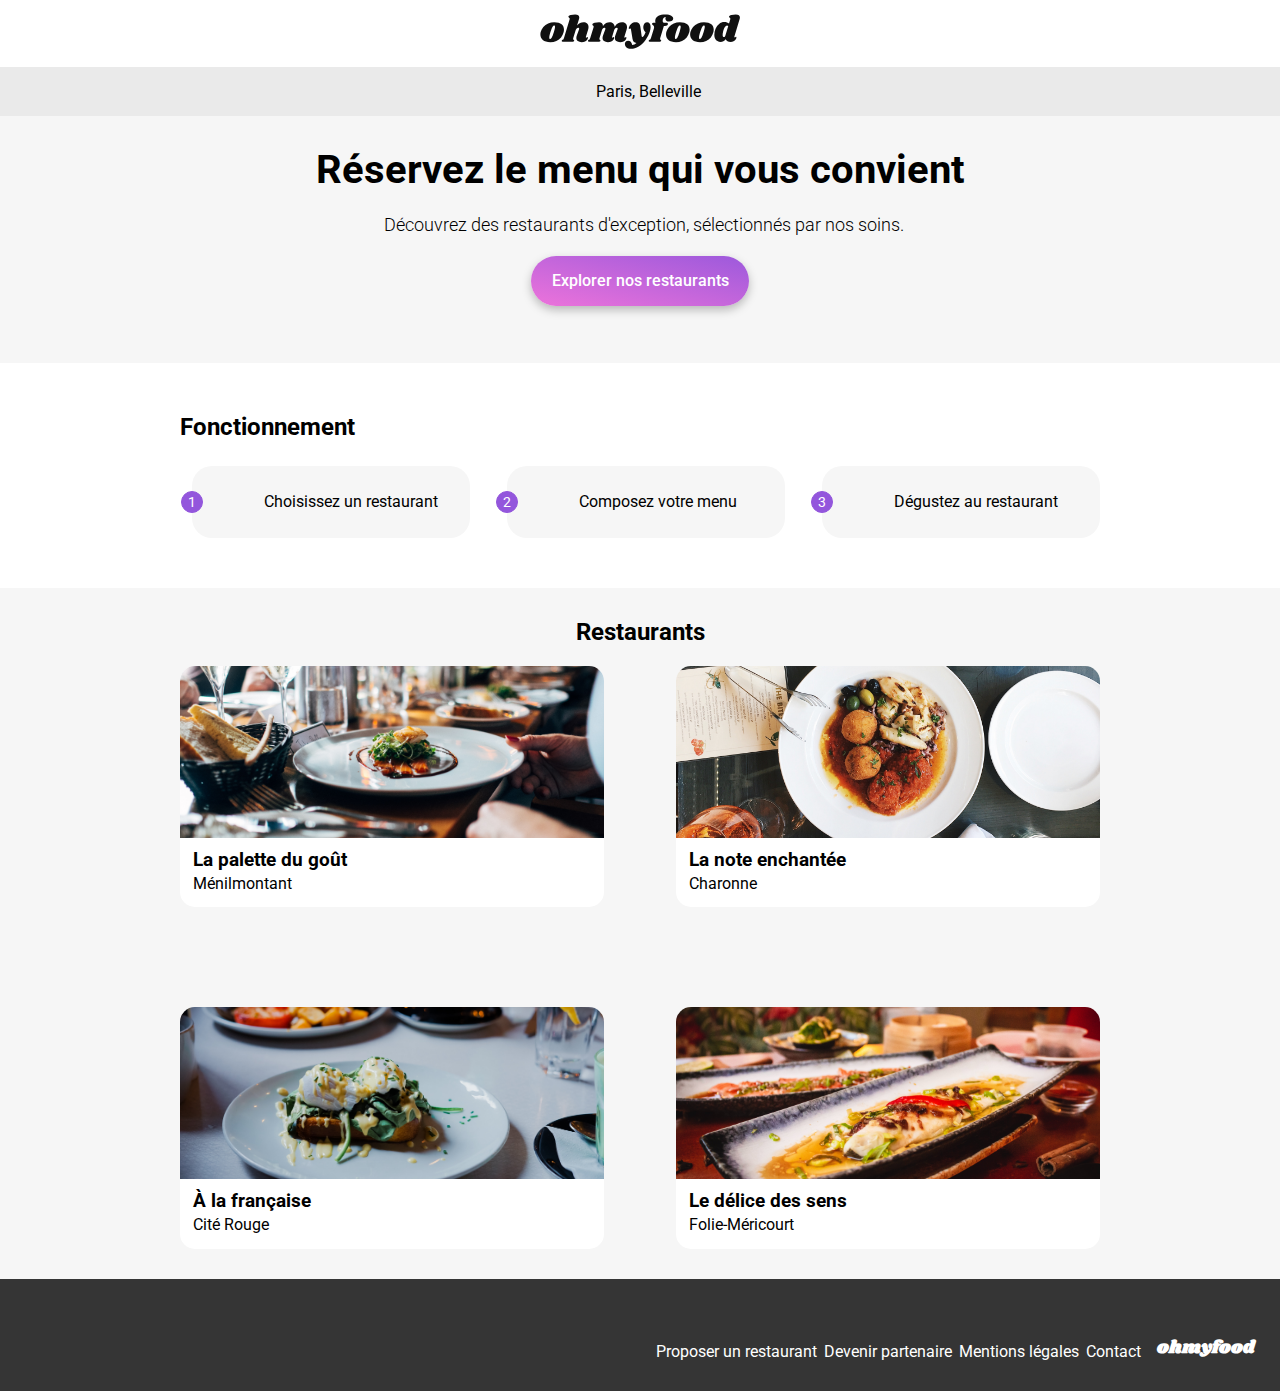
==== index.html @ 03d54c34 "Page principal terminée + début commencement du code HTML/CSS pour la page de menu" ====
<!DOCTYPE html>
<html lang="fr">
<head>
    <meta charset="UTF-8">
    <meta name="viewport" content="width=device-width, initial-scale=1.0">
    <title>Ohmyfood</title>
    <link rel="stylesheet" href="https://cdnjs.cloudflare.com/ajax/libs/font-awesome/6.2.1/css/all.min.css"
    integrity="sha512-MV7K8+y+gLIBoVD59lQIYicR65iaqukzvf/nwasF0nqhPay5w/9lJmVM2hMDcnK1OnMGCdVK+iQrJ7lzPJQd1w=="
    crossorigin="anonymous" referrerpolicy="no-referrer" />
    <link rel="stylesheet" href="assets/CSS/page_principal.css">
    <link rel="preconnect" href="https://fonts.googleapis.com">
    <link rel="preconnect" href="https://fonts.gstatic.com" crossorigin>
    <link href="https://fonts.googleapis.com/css2?family=Roboto&family=Shrikhand&display=swap" rel="stylesheet">


</head>

<body>
    <div class="main-container">
        <header class="header">
            <img class="header__logo" src="assets/images/logo/ohmyfood@2x.svg" alt="Logo site Ohmyfood">
            <div class="header__location">
                <i><i class="fa-solid fa-location-dot"></i></i>
                <p>Paris, Belleville</p>
            </div>
        </header>
        <main>
            <section class="section intro-section">
                <h1 class="intro-section__title">Réservez le menu qui vous convient</h1>
                <p class="intro-section__text">Découvrez des restaurants d'exception, sélectionnés par nos soins.</p>
                <button class="intro-section__btn" type="button">Explorer nos restaurants</button>
            </section>
            <section class="section functioning-section">
                <h2 class="functioning-section__title">Fonctionnement</h2>
                <div class="functioning-container">
                    <div class="functioning-container__card">
                        <p class="functioning-container__card--circle">1</p>
                        <i class="fa-solid fa-mobile-screen-button functioning-container__card--icon"></i>
                        <p>Choisissez un restaurant</p>
                    </div>
                    <div class="functioning-container__card">
                        <p class="functioning-container__card--circle">2</p>
                        <i class="fa-solid fa-list-ul functioning-container__card--icon"></i>
                        <p>Composez votre menu</p>
                    </div>
                    <div class="functioning-container__card">
                        <p class="functioning-container__card--circle">3</p>
                        <i class="fa-solid fa-store functioning-container__card--icon-color"></i>
                        <p>Dégustez au restaurant</p>
                    </div>
                </div>
            </section>
            <section class="section restaurants-section">
                <h2>Restaurants</h2>
                <div class="restaurants-container">
                    <div class="restaurants-container__child">
                        <a class="card" href="">
                            <img class="card__img" src="assets/images/restaurants/jay-wennington-N_Y88TWmGwA-unsplash.jpg" alt=""><!-- ALT à rajouter-->
                            <div class="card__content">
                                <div class="card__content--text">
                                    <h3>La palette du goût</h3>
                                    <p>Ménilmontant</p>
                                </div>
                                <div class="btn-heart">
                                    <input class="btn-heart__checkbox" type="checkbox" id="checkbox" name="checkbox">
                                    <label class="btn-heart__container" for="checkbox">
                                        <i class="fa-regular fa-heart btn-heart__container--first"></i>
                                        <i class="fa-solid fa-heart btn-heart__container--second"></i>
                                    </label>
                                </div>
                            </div>
                        </a>
                        <a class="card" href="">
                            <img class="card__img" src="assets/images/restaurants/stil-u2Lp8tXIcjw-unsplash.jpg" alt=""><!-- ALT à rajouter-->
                            <div class="card__content">
                                <div class="card__content--text">
                                    <h3>La note enchantée</h3>
                                    <p>Charonne</p>
                                </div>
                                <div class="btn-heart">
                                    <input class="btn-heart__checkbox" type="checkbox" id="checkbox" name="checkbox">
                                    <label class="btn-heart__container" for="checkbox">
                                        <i class="fa-regular fa-heart btn-heart__container--first"></i>
                                        <i class="fa-solid fa-heart btn-heart__container--second"></i>
                                    </label>
                                </div>
                            </div>
                        </a>
                    </div>
                    <div class="restaurants-container__child">
                        <a class="card" href="">
                            <img class="card__img" src="assets/images/restaurants/toa-heftiba-DQKerTsQwi0-unsplash.jpg" alt=""><!-- ALT à rajouter-->
                            <div class="card__content">
                                <div class="card__content--text">
                                    <h3>À la française</h3>
                                    <p>Cité Rouge</p>
                                </div>
                                <div class="btn-heart">
                                    <input class="btn-heart__checkbox" type="checkbox" id="checkbox" name="checkbox">
                                    <label class="btn-heart__container" for="checkbox">
                                        <i class="fa-regular fa-heart btn-heart__container--first"></i>
                                        <i class="fa-solid fa-heart btn-heart__container--second"></i>
                                    </label>
                                </div>
                            </div>
                        </a>
                        <a class="card" href="">
                            <img class="card__img" src="assets/images/restaurants/louis-hansel-shotsoflouis-qNBGVyOCY8Q-unsplash.jpg" alt=""><!-- ALT à rajouter-->
                            <div class="card__content">
                                <div class="card__content--text">
                                    <h3>Le délice des sens</h3>
                                    <p>Folie-Méricourt</p>
                                </div>
                                <div class="btn-heart">
                                    <input class="btn-heart__checkbox" type="checkbox" id="checkbox" name="checkbox">
                                    <label class="btn-heart__container" for="checkbox">
                                        <i class="fa-regular fa-heart btn-heart__container--first"></i>
                                        <i class="fa-solid fa-heart btn-heart__container--second"></i>
                                    </label>
                                </div>
                            </div>
                        </a>
                    </div>
                </div>
                </section>
        </main>
        <footer class="footer">
            <h3 class="footer__title">ohmyfood</h3>
            <div class="footer__content">
                <p>Proposer un restaurant</p> <!-- icon -->
                <p>Devenir partenaire</p> <!-- icon -->
                <p>Mentions légales</p>
                <p>Contact</p>
            </div>
        </footer>
    </div>
</body>

</html>
---- assets/CSS/page_principal.css ----
* {
  font-family: 'roboto', sans-serif;
  margin: 0; }

/* font */
/* color */
/* font-size */
/* Mixin */
a {
  text-decoration: none;
  color: inherit; }

body {
  display: flex;
  justify-content: center; }

.main-container {
  max-width: 1440px;
  box-sizing: border-box;
  width: 100%; }

.header {
  text-align: center; }
  .header__logo {
    width: 200px;
    padding: 14px 0; }
  .header__location {
    display: flex;
    justify-content: center;
    gap: 17px;
    background-color: #EAEAEA;
    padding: 15px 0; }

.footer {
  display: flex;
  flex-direction: column;
  gap: 16px;
  padding: 22px 25px;
  background-color: #353535;
  color: #FFFFFF; }
  @media screen and (min-width: 768px) {
    .footer {
      flex-direction: row-reverse;
      align-items: end;
      padding: 56px 25px 30px 25px; } }
  .footer__title {
    font-size: 28px;
    font-family: "shrikhand", serif;
    font-size: 18px; }
  .footer__content {
    display: flex;
    flex-direction: column;
    gap: 7px; }
    @media screen and (min-width: 768px) {
      .footer__content {
        flex-direction: row; } }

.btn-heart {
  display: flex;
  align-items: center; }
  .btn-heart__checkbox {
    position: relative;
    z-index: 1;
    opacity: 0;
    top: 0;
    right: 0;
    bottom: 0;
    left: 18px; }
    .btn-heart__checkbox:checked + .btn-heart__container .btn-heart__container--first {
      opacity: 0; }
    .btn-heart__checkbox:checked + .btn-heart__container .btn-heart__container--second {
      opacity: 1; }
  .btn-heart__container .fa-heart {
    font-size: 22px; }
  .btn-heart__container--first {
    position: relative;
    top: 0;
    right: 0;
    bottom: 0;
    left: 0;
    transition: opacity 100ms; }
  .btn-heart__container--second {
    position: relative;
    /*  */
    background: -webkit-linear-gradient(#9356DC, #FF79DA);
    background-clip: text;
    -webkit-background-clip: text;
    -webkit-text-fill-color: transparent;
    transition: opacity 1000ms cubic-bezier(0.03, 0.99, 1, 0.58);
    opacity: 0;
    top: 0;
    right: 0;
    bottom: 0;
    left: -26px; }

.intro-section {
  display: flex;
  flex-direction: column;
  justify-content: center;
  align-items: center;
  padding-top: 30px;
  padding-bottom: 57px;
  gap: 21px;
  background-color: #F6F6F6; }
  .intro-section__title {
    display: flex;
    flex-direction: column;
    text-align: center;
    width: 70%;
    gap: 15px; }
    @media screen and (min-width: 1024px) {
      .intro-section__title {
        font-size: 40px; } }
  .intro-section__text {
    padding: 0 26px 0 34px;
    font-size: 18px;
    font-weight: 300;
    text-align: center; }
  .intro-section__btn {
    width: 218px;
    height: 50px;
    border-radius: 25px;
    box-shadow: 0px 4px 10px 0px rgba(0, 0, 0, 0.25);
    border: none;
    font-size: 16px;
    font-weight: 500;
    color: #FFFFFF;
    padding: 13px 18px;
    background: linear-gradient(193deg, #9356DC -11.44%, #FF79DA 123.93%); }
    .intro-section__btn:hover {
      background: linear-gradient(0deg, rgba(255, 255, 255, 0.15) 0%, rgba(255, 255, 255, 0.15) 100%), linear-gradient(201deg, #9356DC -5.2%, #FF79DA 110.74%);
      box-shadow: 0px 4px 15px 0px rgba(0, 0, 0, 0.35); }

.functioning-section {
  display: flex;
  flex-direction: column;
  gap: 25px;
  padding: 48px 20px 68px 20px;
  box-sizing: border-box; }
  @media screen and (min-width: 768px) {
    .functioning-section {
      text-align: center; } }
  @media screen and (min-width: 1024px) {
    .functioning-section {
      padding: 50px 180px;
      text-align: initial; } }
  .functioning-section .functioning-container {
    display: flex;
    flex-direction: column;
    align-items: center;
    gap: 25px; }
    .functioning-section .functioning-container__card {
      display: flex;
      align-items: center;
      width: 100%;
      height: 72px;
      margin-left: 12px;
      gap: 25px;
      border-radius: 20px;
      max-width: 322px;
      background-color: #F6F6F6; }
      .functioning-section .functioning-container__card--circle {
        position: relative;
        left: -11px;
        border-radius: 20px;
        border: 1px solid #9356DC;
        padding: 2px 6px;
        font-size: 14px;
        color: #FFFFFF;
        background-color: #9356DC; }
      .functioning-section .functioning-container__card:last-child > .functioning-container__card--icon-color {
        color: #9356DC; }
    @media screen and (min-width: 1024px) {
      .functioning-section .functioning-container {
        flex-direction: row; } }

.restaurants-section {
  display: flex;
  flex-direction: column;
  gap: 20px;
  padding: 60px 18px;
  background-color: #F6F6F6; }
  @media screen and (min-width: 768px) {
    .restaurants-section {
      padding: 60px 80px;
      align-items: center; } }
  @media screen and (min-width: 1024px) {
    .restaurants-section {
      padding: 30px 180px; } }
  .restaurants-section .restaurants-container {
    display: flex;
    flex-direction: column;
    gap: 18px; }
    @media screen and (min-width: 768px) {
      .restaurants-section .restaurants-container {
        width: 100%; } }
    @media screen and (min-width: 1024px) {
      .restaurants-section .restaurants-container {
        gap: 100px; } }
    .restaurants-section .restaurants-container__child {
      display: flex;
      flex-direction: column;
      gap: 18px; }
      @media screen and (min-width: 768px) {
        .restaurants-section .restaurants-container__child {
          width: 100%;
          align-items: center; } }
      @media screen and (min-width: 1024px) {
        .restaurants-section .restaurants-container__child {
          flex-direction: row;
          justify-content: space-between;
          width: 100%; } }
    .restaurants-section .restaurants-container .card {
      display: flex;
      flex-direction: column;
      background-color: #FFFFFF;
      border-radius: 15px;
      width: 100%; }
      @media screen and (min-width: 768px) {
        .restaurants-section .restaurants-container .card {
          width: 80%;
          max-width: 498px; } }
      @media screen and (min-width: 1024px) {
        .restaurants-section .restaurants-container .card {
          width: 46.1%; } }
      .restaurants-section .restaurants-container .card__img {
        height: 172px;
        width: 100%;
        object-fit: cover;
        object-position: 50% 61%;
        border-radius: 15px 15px 0 0; }
      .restaurants-section .restaurants-container .card .card__content {
        display: flex;
        justify-content: space-between;
        padding: 9px 16px 12px 13px; }
        .restaurants-section .restaurants-container .card .card__content--text {
          line-height: 1.4; }

/*# sourceMappingURL=page_principal.css.map */
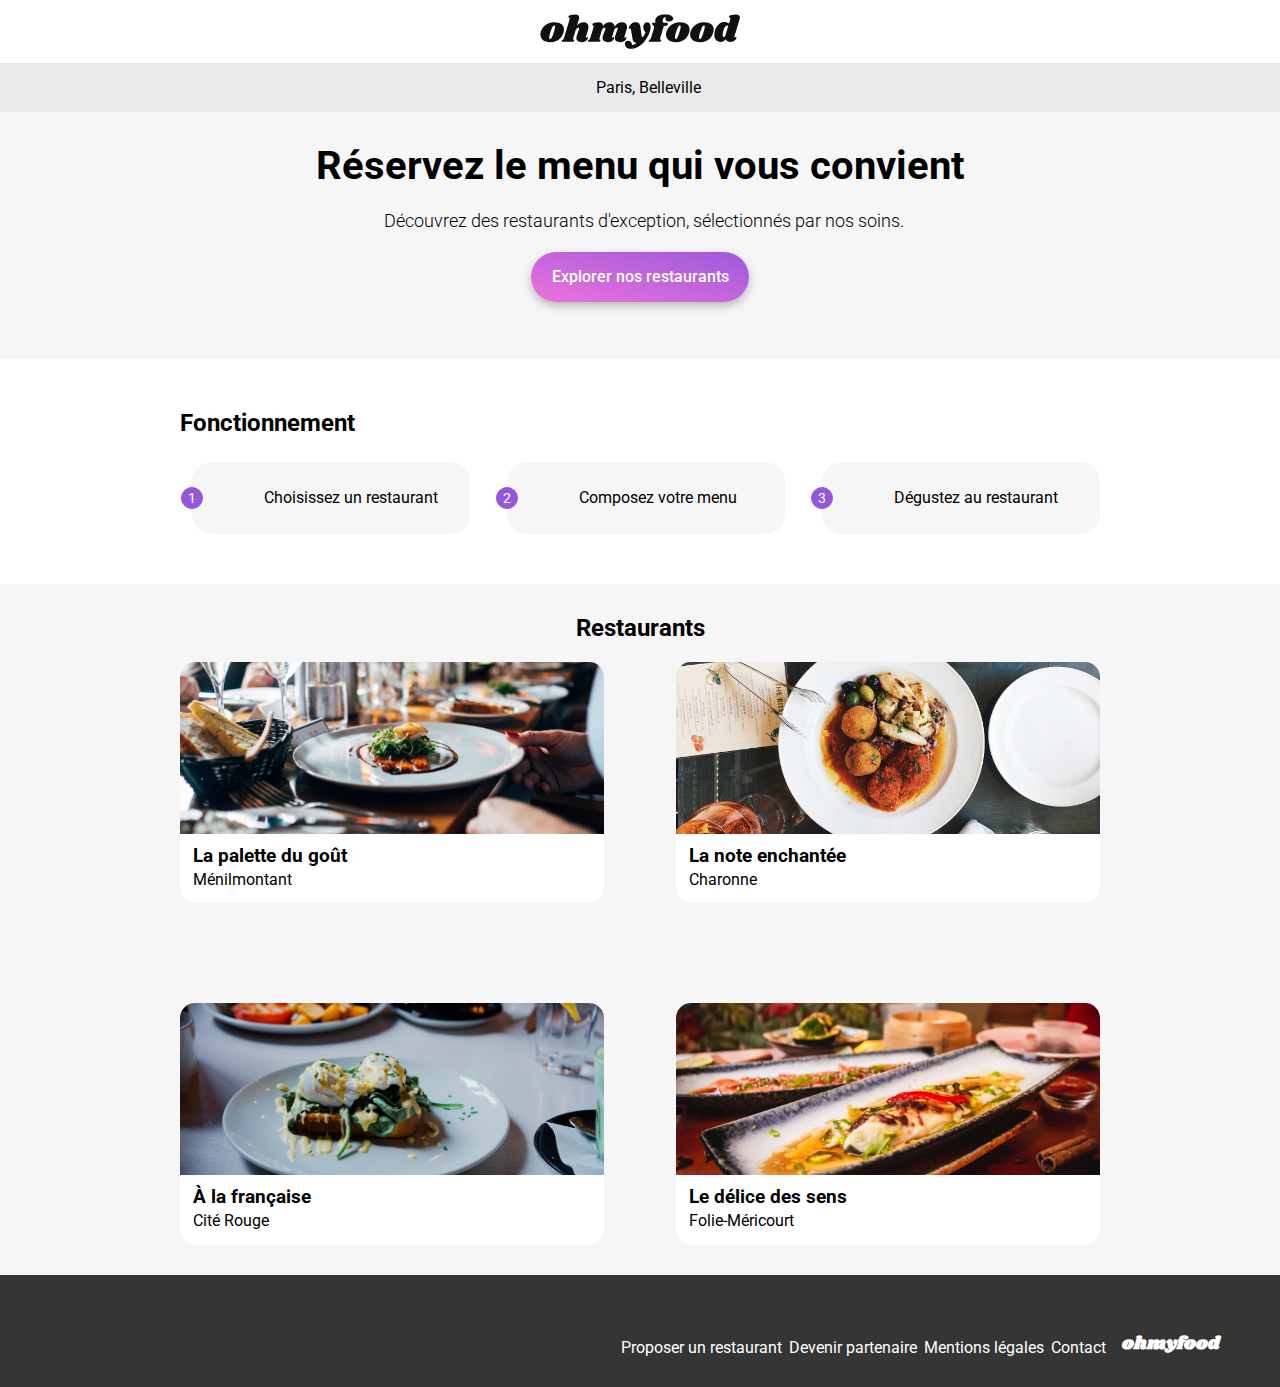
==== commit 3b3cd382: "Continuation de la finalisation de la page du menu" ====
--- a/index.html
+++ b/index.html
@@ -11,7 +11,6 @@
     <link rel="preconnect" href="https://fonts.googleapis.com">
     <link rel="preconnect" href="https://fonts.gstatic.com" crossorigin>
     <link href="https://fonts.googleapis.com/css2?family=Roboto&family=Shrikhand&display=swap" rel="stylesheet">
-
 
 </head>
 
@@ -54,7 +53,7 @@
                 <h2>Restaurants</h2>
                 <div class="restaurants-container">
                     <div class="restaurants-container__child">
-                        <a class="card" href="">
+                        <a class="card" href="restaurants/page_menu.html">
                             <img class="card__img" src="assets/images/restaurants/jay-wennington-N_Y88TWmGwA-unsplash.jpg" alt=""><!-- ALT à rajouter-->
                             <div class="card__content">
                                 <div class="card__content--text">
@@ -135,5 +134,4 @@
         </footer>
     </div>
 </body>
-
 </html>--- a/assets/CSS/page_principal.css
+++ b/assets/CSS/page_principal.css
@@ -20,13 +20,16 @@
   width: 100%; }
 
 .header {
-  text-align: center; }
+  display: flex;
+  flex-direction: column;
+  align-items: center; }
   .header__logo {
     width: 200px;
     padding: 14px 0; }
   .header__location {
     display: flex;
     justify-content: center;
+    width: 100%;
     gap: 17px;
     background-color: #EAEAEA;
     padding: 15px 0; }
@@ -37,12 +40,14 @@
   gap: 16px;
   padding: 22px 25px;
   background-color: #353535;
-  color: #FFFFFF; }
+  color: #FFFFFF;
+  width: 100%;
+  box-sizing: border-box; }
   @media screen and (min-width: 768px) {
     .footer {
       flex-direction: row-reverse;
       align-items: end;
-      padding: 56px 25px 30px 25px; } }
+      padding: 56px 60px 30px 25px; } }
   .footer__title {
     font-size: 28px;
     font-family: "shrikhand", serif;
@@ -57,6 +62,7 @@
 
 .btn-heart {
   display: flex;
+  flex-direction: row;
   align-items: center; }
   .btn-heart__checkbox {
     position: relative;
@@ -82,7 +88,7 @@
   .btn-heart__container--second {
     position: relative;
     /*  */
-    background: -webkit-linear-gradient(#9356DC, #FF79DA);
+    background: linear-gradient(#9356DC, #FF79DA);
     background-clip: text;
     -webkit-background-clip: text;
     -webkit-text-fill-color: transparent;
@@ -231,6 +237,7 @@
         border-radius: 15px 15px 0 0; }
       .restaurants-section .restaurants-container .card .card__content {
         display: flex;
+        flex-direction: row;
         justify-content: space-between;
         padding: 9px 16px 12px 13px; }
         .restaurants-section .restaurants-container .card .card__content--text {
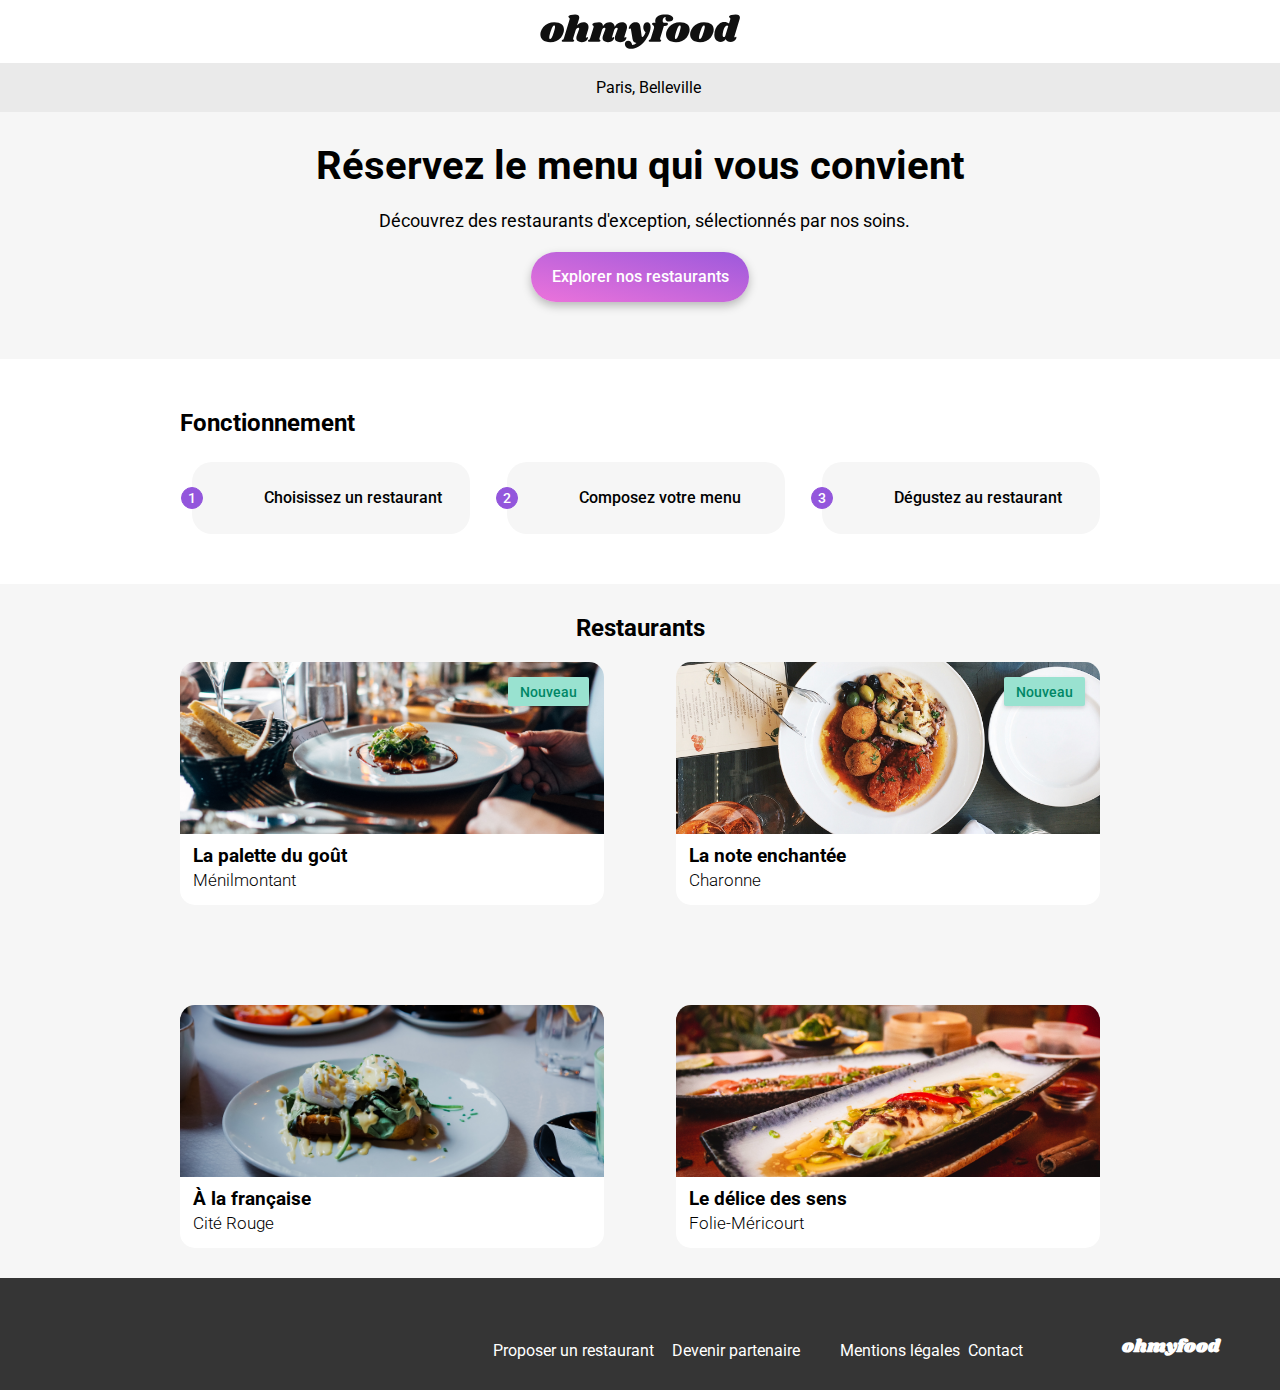
==== commit 36457c19: "Première page menu finalisée manque le loader + les 3 autres pages. Ajout des btn-select, finalisati" ====
--- a/index.html
+++ b/index.html
@@ -10,7 +10,7 @@
     <link rel="stylesheet" href="assets/CSS/page_principal.css">
     <link rel="preconnect" href="https://fonts.googleapis.com">
     <link rel="preconnect" href="https://fonts.gstatic.com" crossorigin>
-    <link href="https://fonts.googleapis.com/css2?family=Roboto&family=Shrikhand&display=swap" rel="stylesheet">
+    <link href="https://fonts.googleapis.com/css2?family=Roboto:wght@300;400;500;700&family=Shrikhand&display=swap" rel="stylesheet">
 
 </head>
 
@@ -53,7 +53,7 @@
                 <h2>Restaurants</h2>
                 <div class="restaurants-container">
                     <div class="restaurants-container__child">
-                        <a class="card" href="restaurants/page_menu.html">
+                        <a class="card badge" href="restaurants/page_menu.html">
                             <img class="card__img" src="assets/images/restaurants/jay-wennington-N_Y88TWmGwA-unsplash.jpg" alt=""><!-- ALT à rajouter-->
                             <div class="card__content">
                                 <div class="card__content--text">
@@ -69,7 +69,7 @@
                                 </div>
                             </div>
                         </a>
-                        <a class="card" href="">
+                        <a class="card badge" href=""> <!-- page2 -->
                             <img class="card__img" src="assets/images/restaurants/stil-u2Lp8tXIcjw-unsplash.jpg" alt=""><!-- ALT à rajouter-->
                             <div class="card__content">
                                 <div class="card__content--text">
@@ -87,7 +87,7 @@
                         </a>
                     </div>
                     <div class="restaurants-container__child">
-                        <a class="card" href="">
+                        <a class="card" href=""> <!-- page3 -->
                             <img class="card__img" src="assets/images/restaurants/toa-heftiba-DQKerTsQwi0-unsplash.jpg" alt=""><!-- ALT à rajouter-->
                             <div class="card__content">
                                 <div class="card__content--text">
@@ -103,7 +103,7 @@
                                 </div>
                             </div>
                         </a>
-                        <a class="card" href="">
+                        <a class="card" href=""> <!-- page4 -->
                             <img class="card__img" src="assets/images/restaurants/louis-hansel-shotsoflouis-qNBGVyOCY8Q-unsplash.jpg" alt=""><!-- ALT à rajouter-->
                             <div class="card__content">
                                 <div class="card__content--text">
@@ -126,10 +126,20 @@
         <footer class="footer">
             <h3 class="footer__title">ohmyfood</h3>
             <div class="footer__content">
-                <p>Proposer un restaurant</p> <!-- icon -->
-                <p>Devenir partenaire</p> <!-- icon -->
-                <p>Mentions légales</p>
-                <p>Contact</p>
+                <div class="container-about">
+                    <p> 
+                        <i class="fa-solid fa-utensils"></i>
+                        Proposer un restaurant
+                    </p>
+                    <p>
+                        <i class="fa-solid fa-handshake-angle"></i>
+                        Devenir partenaire
+                    </p>
+                </div>
+                <div class="container-about">
+                    <p>Mentions légales</p>
+                    <a href="mailto:resto@gmail.com">Contact</a>
+                </div>
             </div>
         </footer>
     </div>
--- a/assets/CSS/page_principal.css
+++ b/assets/CSS/page_principal.css
@@ -43,7 +43,7 @@
   color: #FFFFFF;
   width: 100%;
   box-sizing: border-box; }
-  @media screen and (min-width: 768px) {
+  @media screen and (min-width: 1024px) {
     .footer {
       flex-direction: row-reverse;
       align-items: end;
@@ -58,20 +58,43 @@
     gap: 7px; }
     @media screen and (min-width: 768px) {
       .footer__content {
-        flex-direction: row; } }
+        flex-direction: row;
+        gap: 40px; } }
+    @media screen and (min-width: 1024px) {
+      .footer__content {
+        margin-right: 83px; } }
+    .footer__content .container-about {
+      display: flex;
+      flex-direction: column;
+      gap: 8px; }
+      .footer__content .container-about .fa-utensils {
+        margin-right: 11px;
+        width: 11px;
+        height: 13px; }
+      .footer__content .container-about .fa-handshake-angle {
+        margin-right: 10.08px;
+        width: 11.918px;
+        height: 13px; }
+      @media screen and (min-width: 1024px) {
+        .footer__content .container-about {
+          flex-direction: row; } }
 
 .btn-heart {
   display: flex;
   flex-direction: row;
+  position: relative;
+  width: 22px;
+  height: 22px;
+  min-width: 22px;
   align-items: center; }
   .btn-heart__checkbox {
-    position: relative;
-    z-index: 1;
-    opacity: 0;
+    position: absolute;
     top: 0;
     right: 0;
     bottom: 0;
-    left: 18px; }
+    left: 0;
+    z-index: 3;
+    opacity: 0; }
     .btn-heart__checkbox:checked + .btn-heart__container .btn-heart__container--first {
       opacity: 0; }
     .btn-heart__checkbox:checked + .btn-heart__container .btn-heart__container--second {
@@ -79,25 +102,24 @@
   .btn-heart__container .fa-heart {
     font-size: 22px; }
   .btn-heart__container--first {
-    position: relative;
+    position: absolute;
     top: 0;
     right: 0;
     bottom: 0;
     left: 0;
     transition: opacity 100ms; }
   .btn-heart__container--second {
-    position: relative;
-    /*  */
+    position: absolute;
+    top: 0;
+    right: 0;
+    bottom: 0;
+    left: 0;
     background: linear-gradient(#9356DC, #FF79DA);
     background-clip: text;
     -webkit-background-clip: text;
     -webkit-text-fill-color: transparent;
     transition: opacity 1000ms cubic-bezier(0.03, 0.99, 1, 0.58);
-    opacity: 0;
-    top: 0;
-    right: 0;
-    bottom: 0;
-    left: -26px; }
+    opacity: 0; }
 
 .intro-section {
   display: flex;
@@ -120,7 +142,6 @@
   .intro-section__text {
     padding: 0 26px 0 34px;
     font-size: 18px;
-    font-weight: 300;
     text-align: center; }
   .intro-section__btn {
     width: 218px;
@@ -154,7 +175,8 @@
     display: flex;
     flex-direction: column;
     align-items: center;
-    gap: 25px; }
+    gap: 25px;
+    font-weight: 500; }
     .functioning-section .functioning-container__card {
       display: flex;
       align-items: center;
@@ -216,31 +238,49 @@
           flex-direction: row;
           justify-content: space-between;
           width: 100%; } }
-    .restaurants-section .restaurants-container .card {
-      display: flex;
-      flex-direction: column;
-      background-color: #FFFFFF;
-      border-radius: 15px;
-      width: 100%; }
-      @media screen and (min-width: 768px) {
-        .restaurants-section .restaurants-container .card {
-          width: 80%;
-          max-width: 498px; } }
-      @media screen and (min-width: 1024px) {
-        .restaurants-section .restaurants-container .card {
-          width: 46.1%; } }
-      .restaurants-section .restaurants-container .card__img {
-        height: 172px;
+      .restaurants-section .restaurants-container__child .card {
+        display: flex;
+        flex-direction: column;
+        background-color: #FFFFFF;
+        border-radius: 15px;
         width: 100%;
-        object-fit: cover;
-        object-position: 50% 61%;
-        border-radius: 15px 15px 0 0; }
-      .restaurants-section .restaurants-container .card .card__content {
-        display: flex;
-        flex-direction: row;
-        justify-content: space-between;
-        padding: 9px 16px 12px 13px; }
-        .restaurants-section .restaurants-container .card .card__content--text {
-          line-height: 1.4; }
+        position: relative; }
+        @media screen and (min-width: 768px) {
+          .restaurants-section .restaurants-container__child .card {
+            width: 80%;
+            max-width: 498px; } }
+        @media screen and (min-width: 1024px) {
+          .restaurants-section .restaurants-container__child .card {
+            width: 46.1%; } }
+        .restaurants-section .restaurants-container__child .card__img {
+          height: 172px;
+          width: 100%;
+          object-fit: cover;
+          object-position: 50% 61%;
+          border-radius: 15px 15px 0 0; }
+        .restaurants-section .restaurants-container__child .card .card__content {
+          display: flex;
+          flex-direction: row;
+          justify-content: space-between;
+          padding: 9px 25px 12px 13px; }
+          .restaurants-section .restaurants-container__child .card .card__content--text {
+            line-height: 1.4; }
+            .restaurants-section .restaurants-container__child .card .card__content--text p {
+              font-weight: 300;
+              font-size: 17px; }
+      .restaurants-section .restaurants-container__child .badge::after {
+        content: "Nouveau";
+        text-align: center;
+        position: absolute;
+        right: 15px;
+        top: 15px;
+        padding: 7px 12px 6px 12px;
+        font-weight: 500;
+        font-size: 14px;
+        color: #008766;
+        background-color: #99E2D0;
+        border-radius: 2px;
+        box-shadow: 0px 2px 4px 0px rgba(0, 0, 0, 0.15);
+        z-index: 1; }
 
 /*# sourceMappingURL=page_principal.css.map */
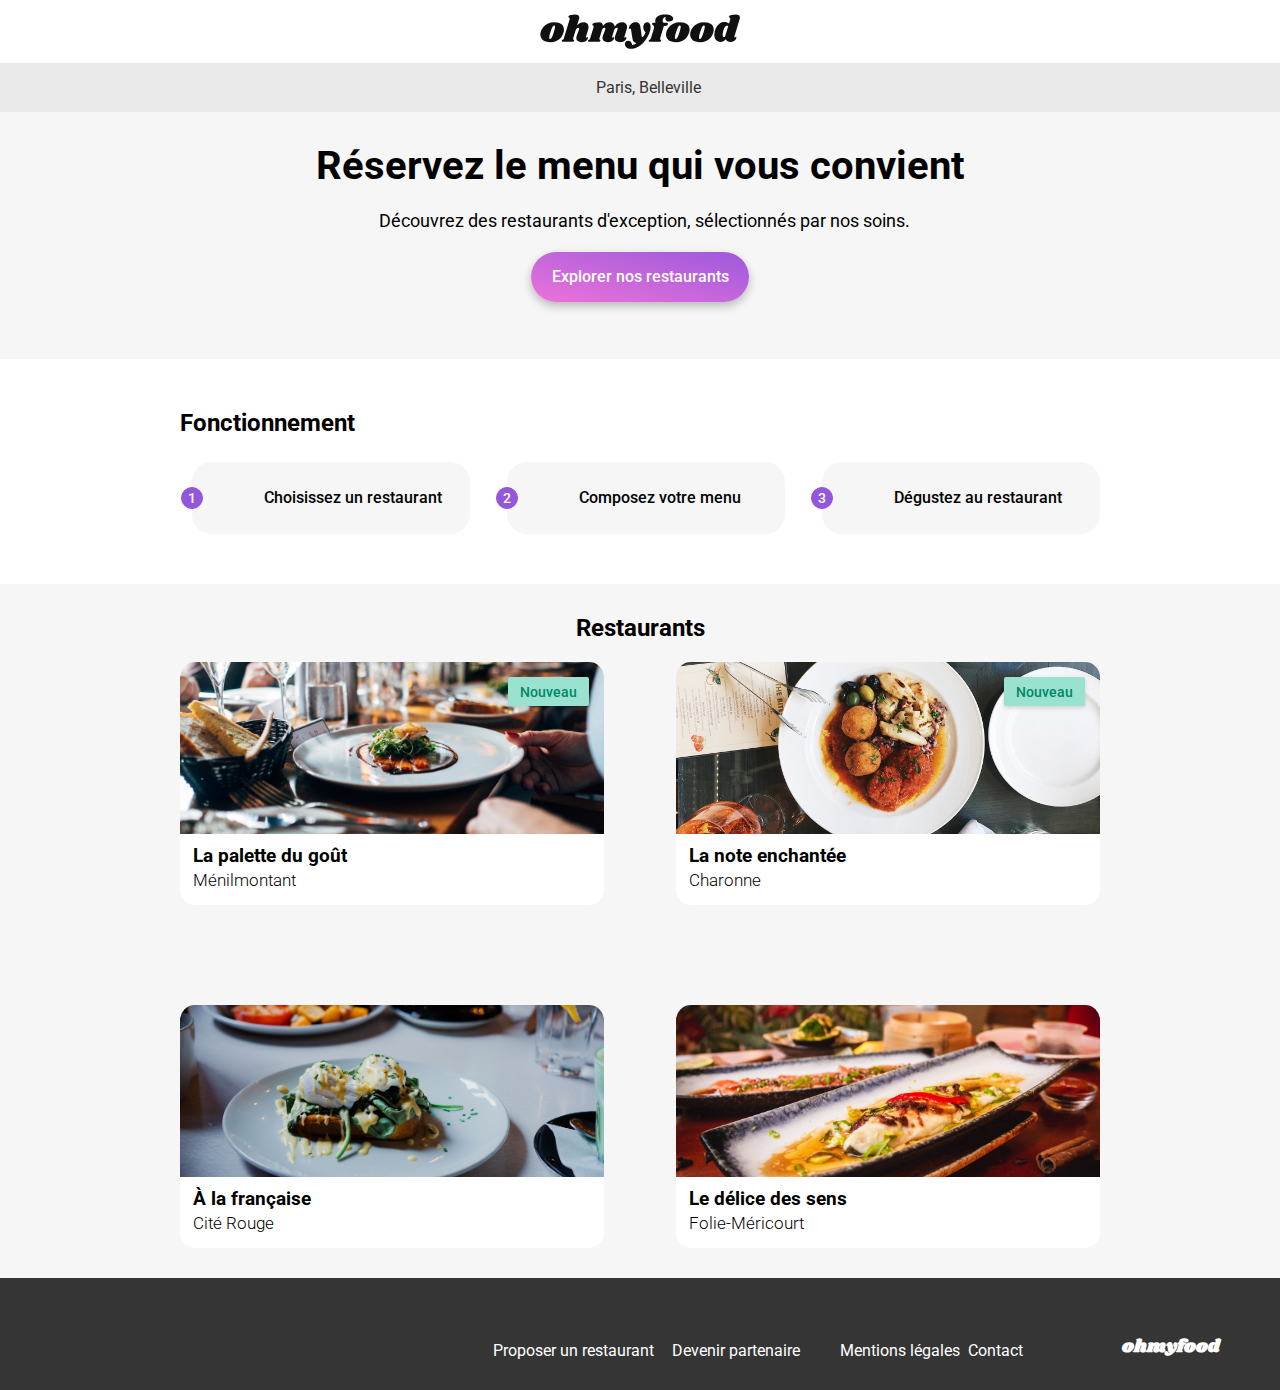
==== commit 036a36a8: "Création des dernières pages, et l'ajout des effets d'animations sur les pages de menus" ====
--- a/index.html
+++ b/index.html
@@ -19,7 +19,7 @@
         <header class="header">
             <img class="header__logo" src="assets/images/logo/ohmyfood@2x.svg" alt="Logo site Ohmyfood">
             <div class="header__location">
-                <i><i class="fa-solid fa-location-dot"></i></i>
+                <i class="fa-solid fa-location-dot"></i>
                 <p>Paris, Belleville</p>
             </div>
         </header>
@@ -69,7 +69,7 @@
                                 </div>
                             </div>
                         </a>
-                        <a class="card badge" href=""> <!-- page2 -->
+                        <a class="card badge" href="restaurants/page_menu-2.html">
                             <img class="card__img" src="assets/images/restaurants/stil-u2Lp8tXIcjw-unsplash.jpg" alt=""><!-- ALT à rajouter-->
                             <div class="card__content">
                                 <div class="card__content--text">
@@ -87,7 +87,7 @@
                         </a>
                     </div>
                     <div class="restaurants-container__child">
-                        <a class="card" href=""> <!-- page3 -->
+                        <a class="card" href="restaurants/page_menu-3.html">
                             <img class="card__img" src="assets/images/restaurants/toa-heftiba-DQKerTsQwi0-unsplash.jpg" alt=""><!-- ALT à rajouter-->
                             <div class="card__content">
                                 <div class="card__content--text">
@@ -103,7 +103,7 @@
                                 </div>
                             </div>
                         </a>
-                        <a class="card" href=""> <!-- page4 -->
+                        <a class="card" href="restaurants/page_menu-4.html">
                             <img class="card__img" src="assets/images/restaurants/louis-hansel-shotsoflouis-qNBGVyOCY8Q-unsplash.jpg" alt=""><!-- ALT à rajouter-->
                             <div class="card__content">
                                 <div class="card__content--text">
@@ -138,7 +138,7 @@
                 </div>
                 <div class="container-about">
                     <p>Mentions légales</p>
-                    <a href="mailto:resto@gmail.com">Contact</a>
+                    <a href="mailto:ohmyfood@gmail.com">Contact</a>
                 </div>
             </div>
         </footer>
--- a/assets/CSS/page_principal.css
+++ b/assets/CSS/page_principal.css
@@ -33,6 +33,8 @@
     gap: 17px;
     background-color: #EAEAEA;
     padding: 15px 0; }
+    .header__location p, .header__location i {
+      color: #353535; }
 
 .footer {
   display: flex;
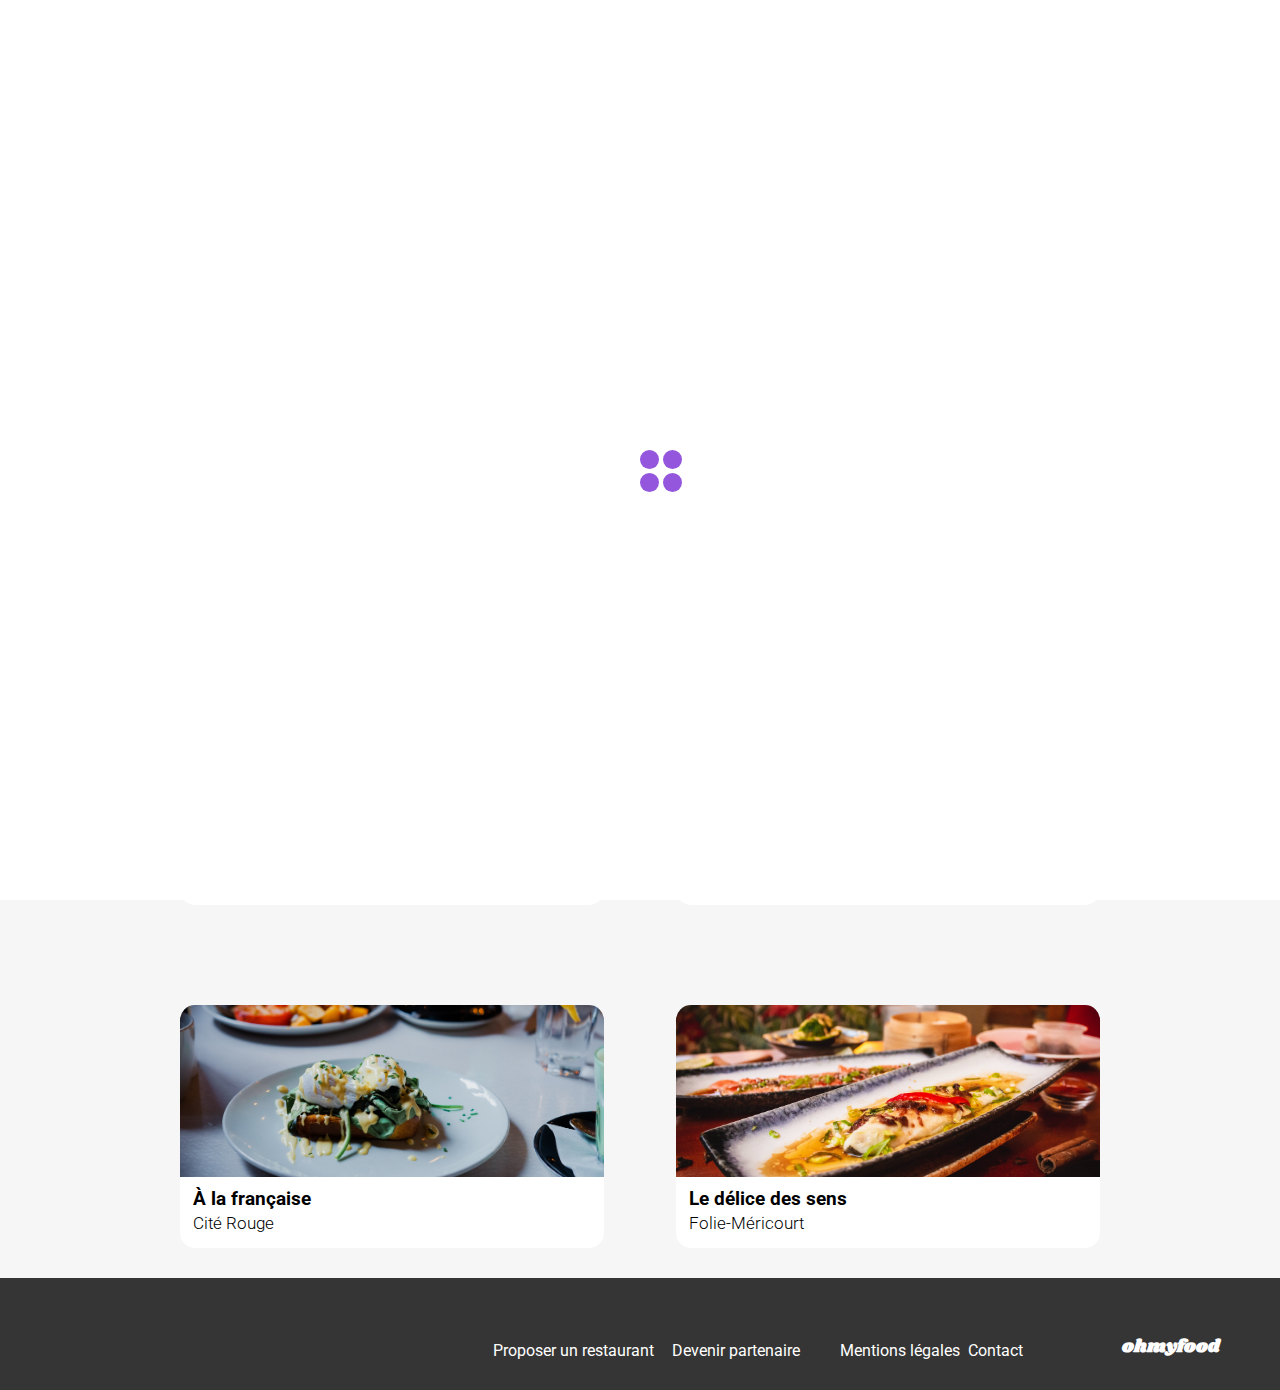
==== commit 47c3823d: "Ajout forwards sur loader-background + modification  keyframes (visibility: hidden...)" ====
--- a/index.html
+++ b/index.html
@@ -15,6 +15,14 @@
 </head>
 
 <body>
+    <div class="loader">
+        <div class="loader__container">
+            <span class="ball ball-1"></span>
+            <span class="ball ball-2"></span>
+            <span class="ball ball-3"></span>
+            <span class="ball ball-4"></span>
+        </div>
+    </div>
     <div class="main-container">
         <header class="header">
             <img class="header__logo" src="assets/images/logo/ohmyfood@2x.svg" alt="Logo site Ohmyfood">
@@ -53,8 +61,8 @@
                 <h2>Restaurants</h2>
                 <div class="restaurants-container">
                     <div class="restaurants-container__child">
-                        <a class="card badge" href="restaurants/page_menu.html">
-                            <img class="card__img" src="assets/images/restaurants/jay-wennington-N_Y88TWmGwA-unsplash.jpg" alt=""><!-- ALT à rajouter-->
+                        <div class="card badge">
+                            <img class="card__img" src="assets/images/restaurants/jay-wennington-N_Y88TWmGwA-unsplash.jpg" alt="Image d'un repas du restaurant La palette du gout">
                             <div class="card__content">
                                 <div class="card__content--text">
                                     <h3>La palette du goût</h3>
@@ -67,61 +75,65 @@
                                         <i class="fa-solid fa-heart btn-heart__container--second"></i>
                                     </label>
                                 </div>
+                                <a class="link" href="restaurants/page_menu.html"></a>
                             </div>
-                        </a>
-                        <a class="card badge" href="restaurants/page_menu-2.html">
-                            <img class="card__img" src="assets/images/restaurants/stil-u2Lp8tXIcjw-unsplash.jpg" alt=""><!-- ALT à rajouter-->
+                        </div>
+                        <div class="card badge">
+                            <img class="card__img" src="assets/images/restaurants/stil-u2Lp8tXIcjw-unsplash.jpg" alt="Image d'un repas du restaurant La note enchantée">
                             <div class="card__content">
                                 <div class="card__content--text">
                                     <h3>La note enchantée</h3>
                                     <p>Charonne</p>
                                 </div>
                                 <div class="btn-heart">
-                                    <input class="btn-heart__checkbox" type="checkbox" id="checkbox" name="checkbox">
-                                    <label class="btn-heart__container" for="checkbox">
+                                    <input class="btn-heart__checkbox" type="checkbox" id="checkbox-2" name="checkbox">
+                                    <label class="btn-heart__container" for="checkbox-2">
                                         <i class="fa-regular fa-heart btn-heart__container--first"></i>
                                         <i class="fa-solid fa-heart btn-heart__container--second"></i>
                                     </label>
                                 </div>
                             </div>
-                        </a>
+                            <a class="link" href="restaurants/page_menu-2.html"></a>
+                        </div>
                     </div>
                     <div class="restaurants-container__child">
-                        <a class="card" href="restaurants/page_menu-3.html">
-                            <img class="card__img" src="assets/images/restaurants/toa-heftiba-DQKerTsQwi0-unsplash.jpg" alt=""><!-- ALT à rajouter-->
+                        <div class="card">
+                            <img class="card__img" src="assets/images/restaurants/toa-heftiba-DQKerTsQwi0-unsplash.jpg" alt="Image d'un repas du restaurant À la française">
                             <div class="card__content">
                                 <div class="card__content--text">
                                     <h3>À la française</h3>
                                     <p>Cité Rouge</p>
                                 </div>
                                 <div class="btn-heart">
-                                    <input class="btn-heart__checkbox" type="checkbox" id="checkbox" name="checkbox">
-                                    <label class="btn-heart__container" for="checkbox">
+                                    <input class="btn-heart__checkbox" type="checkbox" id="checkbox-3" name="checkbox">
+                                    <label class="btn-heart__container" for="checkbox-3">
                                         <i class="fa-regular fa-heart btn-heart__container--first"></i>
                                         <i class="fa-solid fa-heart btn-heart__container--second"></i>
                                     </label>
                                 </div>
                             </div>
-                        </a>
-                        <a class="card" href="restaurants/page_menu-4.html">
-                            <img class="card__img" src="assets/images/restaurants/louis-hansel-shotsoflouis-qNBGVyOCY8Q-unsplash.jpg" alt=""><!-- ALT à rajouter-->
+                            <a class="link" href="restaurants/page_menu-3.html"></a>
+                        </div>
+                        <div class="card">
+                            <img class="card__img" src="assets/images/restaurants/louis-hansel-shotsoflouis-qNBGVyOCY8Q-unsplash.jpg" alt="Image d'un repas du restaurant Le délice des sens">
                             <div class="card__content">
                                 <div class="card__content--text">
                                     <h3>Le délice des sens</h3>
                                     <p>Folie-Méricourt</p>
                                 </div>
                                 <div class="btn-heart">
-                                    <input class="btn-heart__checkbox" type="checkbox" id="checkbox" name="checkbox">
-                                    <label class="btn-heart__container" for="checkbox">
+                                    <input class="btn-heart__checkbox" type="checkbox" id="checkbox-4" name="checkbox">
+                                    <label class="btn-heart__container" for="checkbox-4">
                                         <i class="fa-regular fa-heart btn-heart__container--first"></i>
                                         <i class="fa-solid fa-heart btn-heart__container--second"></i>
                                     </label>
                                 </div>
                             </div>
-                        </a>
+                            <a class="link" href="restaurants/page_menu-4.html"></a>
+                        </div>
                     </div>
                 </div>
-                </section>
+            </section>
         </main>
         <footer class="footer">
             <h3 class="footer__title">ohmyfood</h3>
@@ -138,7 +150,7 @@
                 </div>
                 <div class="container-about">
                     <p>Mentions légales</p>
-                    <a href="mailto:ohmyfood@gmail.com">Contact</a>
+                    <a href="mailto:ohmyfood@exemple.com">Contact</a>
                 </div>
             </div>
         </footer>
--- a/assets/CSS/page_principal.css
+++ b/assets/CSS/page_principal.css
@@ -6,6 +6,66 @@
 /* color */
 /* font-size */
 /* Mixin */
+@keyframes loader-background {
+  0% {
+    opacity: 1; }
+  85% {
+    opacity: 1; }
+  100% {
+    opacity: 0;
+    visibility: hidden; } }
+@keyframes loader-ball-rotate {
+  0% {
+    transform: rotate(0deg) scale(1); }
+  50% {
+    transform: rotate(360deg) scale(1.3); }
+  100% {
+    transform: rotate(720deg) scale(1); } }
+@keyframes loader-ball-center {
+  0% {
+    position: absolute; }
+  50% {
+    left: 12px;
+    top: 12px;
+    opacity: 0.5;
+    position: absolute; }
+  100% {
+    position: absolute; } }
+.loader {
+  background-color: white;
+  position: fixed;
+  width: 100%;
+  height: 100%;
+  z-index: 10;
+  animation: loader-background 3000ms ease-in 1 forwards; }
+  .loader__container {
+    position: absolute;
+    height: 43px;
+    width: 43px;
+    top: 50%;
+    left: 50%;
+    animation: loader-ball-rotate 1500ms ease-in-out 2; }
+    .loader__container .ball {
+      position: absolute;
+      z-index: 1;
+      height: 19px;
+      width: 19px;
+      border-radius: 100%;
+      background-color: #9356DC;
+      animation: loader-ball-center 1500ms ease-in-out 2; }
+      .loader__container .ball.ball-1 {
+        top: 0;
+        left: 0; }
+      .loader__container .ball.ball-2 {
+        top: 0;
+        left: 23px; }
+      .loader__container .ball.ball-3 {
+        top: 23px;
+        left: 0; }
+      .loader__container .ball.ball-4 {
+        left: 23px;
+        top: 23px; }
+
 a {
   text-decoration: none;
   color: inherit; }
@@ -85,7 +145,7 @@
   display: flex;
   flex-direction: row;
   position: relative;
-  width: 22px;
+  width: 23px;
   height: 22px;
   min-width: 22px;
   align-items: center; }
@@ -95,12 +155,21 @@
     right: 0;
     bottom: 0;
     left: 0;
-    z-index: 3;
+    z-index: 1;
     opacity: 0; }
     .btn-heart__checkbox:checked + .btn-heart__container .btn-heart__container--first {
       opacity: 0; }
-    .btn-heart__checkbox:checked + .btn-heart__container .btn-heart__container--second {
-      opacity: 1; }
+      .btn-heart__checkbox:checked + .btn-heart__container .btn-heart__container--first + .btn-heart__container--second {
+        opacity: 1; }
+    @media screen and (min-width: 1024px) {
+      .btn-heart__checkbox:hover + .btn-heart__container .btn-heart__container--first {
+        opacity: 0; }
+        .btn-heart__checkbox:hover + .btn-heart__container .btn-heart__container--first + .btn-heart__container--second {
+          opacity: 1; }
+      .btn-heart__checkbox:not(:hover) + .btn-heart__container .btn-heart__container--first {
+        opacity: 1; }
+        .btn-heart__checkbox:not(:hover) + .btn-heart__container .btn-heart__container--first + .btn-heart__container--second {
+          opacity: 0; } }
   .btn-heart__container .fa-heart {
     font-size: 22px; }
   .btn-heart__container--first {
@@ -146,9 +215,11 @@
     font-size: 18px;
     text-align: center; }
   .intro-section__btn {
+    position: relative;
     width: 218px;
     height: 50px;
     border-radius: 25px;
+    z-index: 1;
     box-shadow: 0px 4px 10px 0px rgba(0, 0, 0, 0.25);
     border: none;
     font-size: 16px;
@@ -156,7 +227,19 @@
     color: #FFFFFF;
     padding: 13px 18px;
     background: linear-gradient(193deg, #9356DC -11.44%, #FF79DA 123.93%); }
-    .intro-section__btn:hover {
+    .intro-section__btn:hover::after {
+      opacity: 1; }
+    .intro-section__btn::after {
+      content: "";
+      position: absolute;
+      top: 0;
+      left: 0;
+      right: 0;
+      bottom: 0;
+      opacity: 0;
+      z-index: -1;
+      transition: opacity 300ms ease-in-out;
+      border-radius: 25px;
       background: linear-gradient(0deg, rgba(255, 255, 255, 0.15) 0%, rgba(255, 255, 255, 0.15) 100%), linear-gradient(201deg, #9356DC -5.2%, #FF79DA 110.74%);
       box-shadow: 0px 4px 15px 0px rgba(0, 0, 0, 0.35); }
 
@@ -272,7 +355,6 @@
               font-size: 17px; }
       .restaurants-section .restaurants-container__child .badge::after {
         content: "Nouveau";
-        text-align: center;
         position: absolute;
         right: 15px;
         top: 15px;
@@ -282,7 +364,12 @@
         color: #008766;
         background-color: #99E2D0;
         border-radius: 2px;
-        box-shadow: 0px 2px 4px 0px rgba(0, 0, 0, 0.15);
-        z-index: 1; }
+        box-shadow: 0px 2px 4px 0px rgba(0, 0, 0, 0.15); }
+      .restaurants-section .restaurants-container__child .link {
+        position: absolute;
+        left: 0;
+        right: 0;
+        bottom: 0;
+        top: 0; }
 
 /*# sourceMappingURL=page_principal.css.map */
